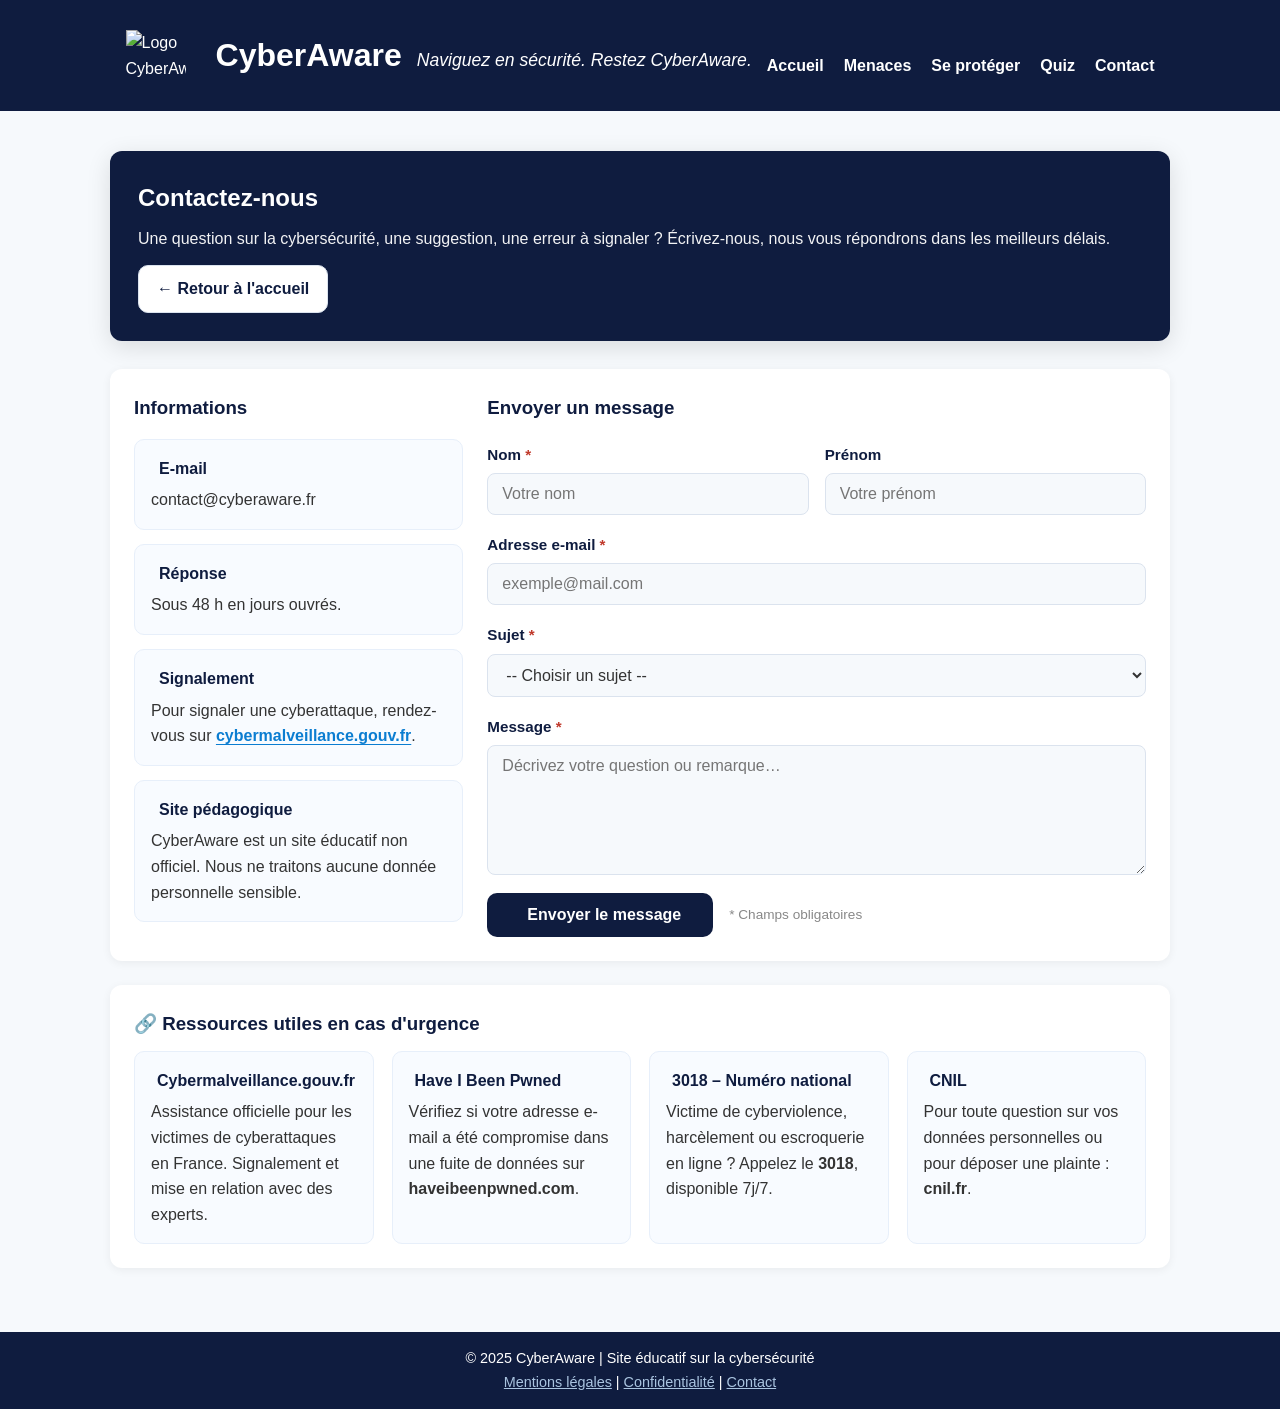
==== contact.html @ 4ee9cf6b "Add files via upload" ====
<!DOCTYPE html>
<html lang="fr">
<head>
  <meta charset="UTF-8">
  <meta name="viewport" content="width=device-width, initial-scale=1.0">
  <title>Contact – CyberAware</title>
  <link rel="stylesheet" href="style.css">
  <script src="https://kit.fontawesome.com/4f64e78c05.js" crossorigin="anonymous"></script>
  <style>
    /* Formulaire */
    .form-group {
      display: flex;
      flex-direction: column;
      gap: 6px;
      margin-bottom: 18px;
    }
    .form-group label {
      font-weight: 700;
      color: #0f1c3f;
      font-size: .95em;
    }
    .form-group input,
    .form-group textarea,
    .form-group select {
      padding: 11px 14px;
      border: 1.5px solid #dbe3ee;
      border-radius: 8px;
      font-size: 1em;
      font-family: inherit;
      background: #f6f9fc;
      color: #333;
      transition: border-color .2s ease, box-shadow .2s ease;
      outline: none;
    }
    .form-group input:focus,
    .form-group textarea:focus,
    .form-group select:focus {
      border-color: #0b7dd1;
      box-shadow: 0 0 0 3px rgba(11,125,209,.12);
      background: #fff;
    }
    .form-group textarea { resize: vertical; min-height: 130px; }

    .form-row {
      display: grid;
      grid-template-columns: 1fr 1fr;
      gap: 16px;
    }
    @media (max-width: 600px) { .form-row { grid-template-columns: 1fr; } }

    .btn-submit {
      display: inline-block;
      background: #0f1c3f;
      color: #fff;
      padding: 13px 32px;
      border: none;
      border-radius: 10px;
      font-size: 1em;
      font-weight: 700;
      cursor: pointer;
      font-family: inherit;
      transition: background .2s ease, transform .15s ease;
    }
    .btn-submit:hover { background: #0b7dd1; transform: translateY(-1px); }

    /* Message succès */
    .success-msg {
      display: none;
      background: #edfaf1;
      border: 1px solid #a3e6b8;
      border-radius: 10px;
      padding: 16px 20px;
      color: #1a7a3a;
      font-weight: 600;
      margin-bottom: 20px;
    }

    /* Info contacts latéraux */
    .contact-layout {
      display: grid;
      grid-template-columns: 1fr 2fr;
      gap: 24px;
      align-items: start;
    }
    @media (max-width: 700px) { .contact-layout { grid-template-columns: 1fr; } }

    .contact-info .tip { margin-bottom: 14px; }
    .contact-info .tip:last-child { margin-bottom: 0; }
    .contact-info i { color: #0b7dd1; margin-right: 8px; }
  </style>
</head>

<body>

<header>
  <img src="img/cyberl.png" alt="Logo CyberAware" class="logo">
  <h1>CyberAware</h1>
  <p class="slogan">Naviguez en sécurité. Restez CyberAware.</p>
  <nav>
    <ul>
      <li><a href="site.html">Accueil</a></li>
      <li><a href="menaces.html">Menaces</a></li>
      <li><a href="protection.html">Se protéger</a></li>
      <li><a href="quiz.html">Quiz</a></li>
      <li><a href="contact.html">Contact</a></li>
    </ul>
  </nav>
</header>

<main>

  <!-- HERO -->
  <section class="section-hero">
    <h2>Contactez-nous</h2>
    <p>
      Une question sur la cybersécurité, une suggestion, une erreur à signaler ?
      Écrivez-nous, nous vous répondrons dans les meilleurs délais.
    </p>
    <div class="cta-row">
      <a href="site.html" class="btn btn-ghost">← Retour à l'accueil</a>
    </div>
  </section>

  <!-- LAYOUT FORMULAIRE + INFOS -->
  <section class="card">
    <div class="contact-layout">

      <!-- INFOS CONTACT -->
      <div class="contact-info">
        <h3 style="margin-bottom:16px;">Informations</h3>

        <div class="tip">
          <h4><i class="fa-solid fa-envelope"></i> E-mail</h4>
          <p>contact@cyberaware.fr</p>
        </div>

        <div class="tip">
          <h4><i class="fa-solid fa-clock"></i> Réponse</h4>
          <p>Sous 48 h en jours ouvrés.</p>
        </div>

        <div class="tip">
          <h4><i class="fa-solid fa-circle-info"></i> Signalement</h4>
          <p>Pour signaler une cyberattaque, rendez-vous sur <a href="https://www.cybermalveillance.gouv.fr" target="_blank" rel="noopener" class="source-link">cybermalveillance.gouv.fr</a>.</p>
        </div>

        <div class="tip">
          <h4><i class="fa-solid fa-shield-halved"></i> Site pédagogique</h4>
          <p>CyberAware est un site éducatif non officiel. Nous ne traitons aucune donnée personnelle sensible.</p>
        </div>
      </div>

      <!-- FORMULAIRE -->
      <div>
        <h3 style="margin-bottom:20px;">Envoyer un message</h3>

        <div class="success-msg" id="success_msg">
          ✅ Votre message a bien été envoyé ! Nous vous répondrons sous 48 h.
        </div>

        <form id="contact_form" action="#" method="POST" enctype="multipart/form-data" novalidate>

          <div class="form-row">
            <div class="form-group">
              <label for="name">Nom <span style="color:#c0392b;">*</span></label>
              <input id="name" name="name" type="text" placeholder="Votre nom" />
              <span id="name_error" style="color:#c0392b; font-size:.85em; display:none;">Ce champ est requis.</span>
            </div>
            <div class="form-group">
              <label for="prenom">Prénom</label>
              <input id="prenom" name="prenom" type="text" placeholder="Votre prénom" />
            </div>
          </div>

          <div class="form-group">
            <label for="email">Adresse e-mail <span style="color:#c0392b;">*</span></label>
            <input id="email" name="email" type="email" placeholder="exemple@mail.com" />
            <span id="email_error" style="color:#c0392b; font-size:.85em; display:none;">Veuillez entrer une adresse e-mail valide.</span>
          </div>

          <div class="form-group">
            <label for="sujet">Sujet <span style="color:#c0392b;">*</span></label>
            <select id="sujet" name="sujet">
              <option value="">-- Choisir un sujet --</option>
              <option value="question">Question sur une menace</option>
              <option value="suggestion">Suggestion de contenu</option>
              <option value="erreur">Signaler une erreur</option>
              <option value="autre">Autre</option>
            </select>
            <span id="sujet_error" style="color:#c0392b; font-size:.85em; display:none;">Veuillez sélectionner un sujet.</span>
          </div>

          <div class="form-group">
            <label for="message">Message <span style="color:#c0392b;">*</span></label>
            <textarea id="message" name="message" placeholder="Décrivez votre question ou remarque…"></textarea>
            <span id="message_error" style="color:#c0392b; font-size:.85em; display:none;">Ce champ est requis.</span>
          </div>

          <div style="display:flex; align-items:center; gap:16px; flex-wrap:wrap;">
            <button type="submit" class="btn-submit">
              <i class="fa-solid fa-paper-plane" style="margin-right:8px;"></i>Envoyer le message
            </button>
            <span style="font-size:.85em; color:#888;">* Champs obligatoires</span>
          </div>

        </form>
      </div>

    </div>
  </section>

  <!-- RESSOURCES UTILES -->
  <section class="card">
    <h3>🔗 Ressources utiles en cas d'urgence</h3>
    <div class="tips-grid">
      <div class="tip">
        <h4><i class="fa-solid fa-triangle-exclamation" style="color:#e67e22; margin-right:6px;"></i> Cybermalveillance.gouv.fr</h4>
        <p>Assistance officielle pour les victimes de cyberattaques en France. Signalement et mise en relation avec des experts.</p>
      </div>
      <div class="tip">
        <h4><i class="fa-solid fa-magnifying-glass" style="color:#0b7dd1; margin-right:6px;"></i> Have I Been Pwned</h4>
        <p>Vérifiez si votre adresse e-mail a été compromise dans une fuite de données sur <strong>haveibeenpwned.com</strong>.</p>
      </div>
      <div class="tip">
        <h4><i class="fa-solid fa-phone" style="color:#27ae60; margin-right:6px;"></i> 3018 – Numéro national</h4>
        <p>Victime de cyberviolence, harcèlement ou escroquerie en ligne ? Appelez le <strong>3018</strong>, disponible 7j/7.</p>
      </div>
      <div class="tip">
        <h4><i class="fa-solid fa-file-shield" style="color:#8e44ad; margin-right:6px;"></i> CNIL</h4>
        <p>Pour toute question sur vos données personnelles ou pour déposer une plainte : <strong>cnil.fr</strong>.</p>
      </div>
    </div>
  </section>

</main>

<footer>
  <p>&copy; 2025 CyberAware | Site éducatif sur la cybersécurité</p>
  <p>
    <a href="Mentions légales.html" style="color:#aac4e0;">Mentions légales</a> |
    <a href="Confidentialité.html" style="color:#aac4e0;">Confidentialité</a> |
    <a href="contact.html" style="color:#aac4e0;">Contact</a>
  </p>
</footer>

<script>
  document.getElementById('contact_form').addEventListener('submit', function(e) {
    e.preventDefault();
    let valid = true;

    // Nom
    const name = document.getElementById('name');
    const nameErr = document.getElementById('name_error');
    if (!name.value.trim()) {
      nameErr.style.display = 'block';
      name.style.borderColor = '#c0392b';
      valid = false;
    } else {
      nameErr.style.display = 'none';
      name.style.borderColor = '#dbe3ee';
    }

    // Email
    const email = document.getElementById('email');
    const emailErr = document.getElementById('email_error');
    const emailReg = /^[^\s@]+@[^\s@]+\.[^\s@]+$/;
    if (!emailReg.test(email.value.trim())) {
      emailErr.style.display = 'block';
      email.style.borderColor = '#c0392b';
      valid = false;
    } else {
      emailErr.style.display = 'none';
      email.style.borderColor = '#dbe3ee';
    }

    // Sujet
    const sujet = document.getElementById('sujet');
    const sujetErr = document.getElementById('sujet_error');
    if (!sujet.value) {
      sujetErr.style.display = 'block';
      sujet.style.borderColor = '#c0392b';
      valid = false;
    } else {
      sujetErr.style.display = 'none';
      sujet.style.borderColor = '#dbe3ee';
    }

    // Message
    const message = document.getElementById('message');
    const messageErr = document.getElementById('message_error');
    if (!message.value.trim()) {
      messageErr.style.display = 'block';
      message.style.borderColor = '#c0392b';
      valid = false;
    } else {
      messageErr.style.display = 'none';
      message.style.borderColor = '#dbe3ee';
    }

    if (valid) {
      document.getElementById('contact_form').style.display = 'none';
      document.getElementById('success_msg').style.display = 'block';
    }
  });
</script>

</body>
</html>
---- style.css ----
/* RESET de base */
* {
  margin: 0;
  padding: 0;
  box-sizing: border-box;
}

/* Général */
body {
  font-family: 'Segoe UI', sans-serif;
  background-color: #f6f9fc;
  color: #333;
  line-height: 1.6;
}

/* Header */
header {
  background-color: #0f1c3f;
  color: white;
  padding: 30px 20px;
  text-align: center;
}

.slogan {
  font-style: italic;
  font-size: 1.1em;
  margin-top: 8px;
}

/* Navigation */
nav ul {
  list-style: none;
  display: flex;
  justify-content: center;
  flex-wrap: wrap;
  gap: 20px;
  margin-top: 20px;
}

nav a {
  color: white;
  text-decoration: none;
  font-weight: bold;
  transition: color 0.3s;
}

nav a:hover {
  color: #00bfff;
}

/* Main Sections */
main {
  padding: 40px 20px;
  max-width: 1100px;
  margin: auto;
}

section {
  background: white;
  border-radius: 10px;
  padding: 30px;
  margin-bottom: 30px;
  box-shadow: 0 2px 8px rgba(0,0,0,0.05);
}

section h2 {
  color: #0f1c3f;
  margin-bottom: 20px;
}

/* Footer */
footer {
  background-color: #0f1c3f;
  color: white;
  text-align: center;
  padding: 15px 0;
  font-size: 0.9em;
}

.logo {
  width: 60px;
  vertical-align: middle;
  margin-right: 15px;
}
header h1 {
  display: inline-block;
  vertical-align: middle;
  margin: 0;
}
header {
  display: flex;
  align-items: center;
  flex-direction: column;
  text-align: center;
}
@media screen and (min-width: 600px) {
  header {
    flex-direction: row;
    justify-content: center;
    gap: 15px;
    text-align: left;
  }
}
.cartes-menaces {
  display: grid;
  grid-template-columns: repeat(auto-fit, minmax(240px, 1fr));
  gap: 25px;
  margin-top: 30px;
}

.carte-menace {
  background: white;
  border-radius: 12px;
  box-shadow: 0 4px 15px rgba(0, 0, 0, 0.07);
  text-align: center;
  padding: 25px;
  text-decoration: none;
  color: #333;
  transition: transform 0.3s ease, box-shadow 0.3s ease;
}

.carte-menace:hover {
  transform: translateY(-5px);
  box-shadow: 0 6px 25px rgba(0, 0, 0, 0.12);
}

.carte-menace img {
  width: 60px;
  height: 60px;
  object-fit: contain;
  margin-bottom: 15px;
}

.carte-menace h3 {
  color: #0f1c3f;
  margin-bottom: 10px;
}
/* Section hero */
.hero {
  text-align: center;
  padding: 50px 20px;
  background-color: #f2f6fa; /* gris-bleuté doux */
  border-radius: 10px;
  margin-bottom: 40px;
}

.hero h1 {
  font-size: 2em;
  margin-bottom: 10px;
  color: #0f1c3f;
}

.hero p {
  font-size: 1.1em;
  color: #555;
  margin-bottom: 25px;
}


/* Bouton principal */
.btn-primary {
  display: inline-block;
  background-color: #0f1c3f;
  color: white;
  padding: 12px 28px;
  font-size: 1em;
  border-radius: 8px;
  text-decoration: none;
  box-shadow: 0 4px 8px rgba(0, 0, 0, 0.1);
  transition: background-color 0.3s ease, transform 0.2s ease;
}

.btn-primary:hover {
  background-color: #00bfff;
  color: #0f1c3f;
  transform: scale(1.05);
}
/* --- Phishing page specifics --- */

/* Hero léger */
.section-hero {
  background: #0f1c3f;
  color: #fff;
  border-radius: 12px;
  padding: 28px;
  margin-bottom: 28px;
  box-shadow: 0 6px 24px rgba(0,0,0,.12);
}
.section-hero h2 { color: #fff; margin-bottom: 8px; }
.section-hero p { opacity: .95; }

/* Buttons */
.btn {
  display:inline-block; padding: 10px 18px; border-radius: 10px;
  background:#0f1c3f; color:#fff; text-decoration:none; font-weight:600;
  box-shadow: 0 4px 14px rgba(15,28,63,.25);
  transition: transform .15s ease, box-shadow .2s ease, background .2s ease;
}
.btn:hover { transform: translateY(-1px); box-shadow:0 6px 18px rgba(15,28,63,.28); background:#14265b; }
.btn-secondary { background:#0b7dd1; }
.btn-secondary:hover { background:#0a6bb3; }
.btn-ghost { background:#fff; color:#0f1c3f; border:1px solid #dbe3ee; box-shadow:none; }
.btn-ghost:hover { background:#f6f9fc; }

.cta-row { display:flex; gap:12px; flex-wrap:wrap; margin-top:14px; }

/* Cards */
.card {
  background:#fff; border-radius:12px; padding:24px; margin-bottom:24px;
  box-shadow:0 2px 10px rgba(0,0,0,.06);
}
.card-media img { width:100%; height:auto; border-radius:10px; margin-bottom:16px; }
.card h3 { color:#0f1c3f; margin-bottom:12px; }
.card-body p { margin:0; }

/* Alerts */
.alert { border-radius:12px; padding:22px; margin-bottom:24px; }
.alert-warning { background:#fff7e6; border:1px solid #ffe1a6; }
.alert-danger  { background:#ffecec;  border:1px solid #ffb4b4; }

/* Lists */
.list-check, .list-arrow { padding-left: 1.1rem; }
.list-check li { margin:8px 0; list-style: "✔  "; }
.list-arrow li { margin:8px 0; list-style: "➔  "; }

.steps { counter-reset: step; padding-left: 0; }
.steps li {
  list-style:none; margin:10px 0; padding-left:40px; position:relative;
}
.steps li::before{
  counter-increment: step; content: counter(step);
  position:absolute; left:0; top:0; width:28px; height:28px;
  background:#0f1c3f; color:#fff; border-radius:50%;
  display:flex; align-items:center; justify-content:center; font-weight:700;
}

/* Chips */
.chips { display:grid; gap:10px; }
.chip {
  display:inline-block; font-size:.85rem; font-weight:700;
  padding:3px 8px; border-radius:999px; background:#eef3fb; color:#0f1c3f; margin-right:8px;
}

/* Tips grid */
.tips-grid { display:grid; gap:18px; grid-template-columns: repeat(auto-fit, minmax(220px,1fr)); }
.tip { background:#f8fbff; border:1px solid #e7effa; border-radius:10px; padding:16px; }
.tip h4 { margin:0 0 6px 0; color:#0f1c3f; }

/* Responsive spacing harmonisation */
main section + section { margin-top: 22px; }
/* --- Sources / Crédits --- */
.source-link{
  color:#0b7dd1;
  font-weight:600;
  text-decoration: underline;
  text-underline-offset: 3px;
}
.source-link:hover{
  color:#00bfff;
}
.source-note{
  margin-top: 12px;
  font-size: 0.95em;
  color:#555;
}
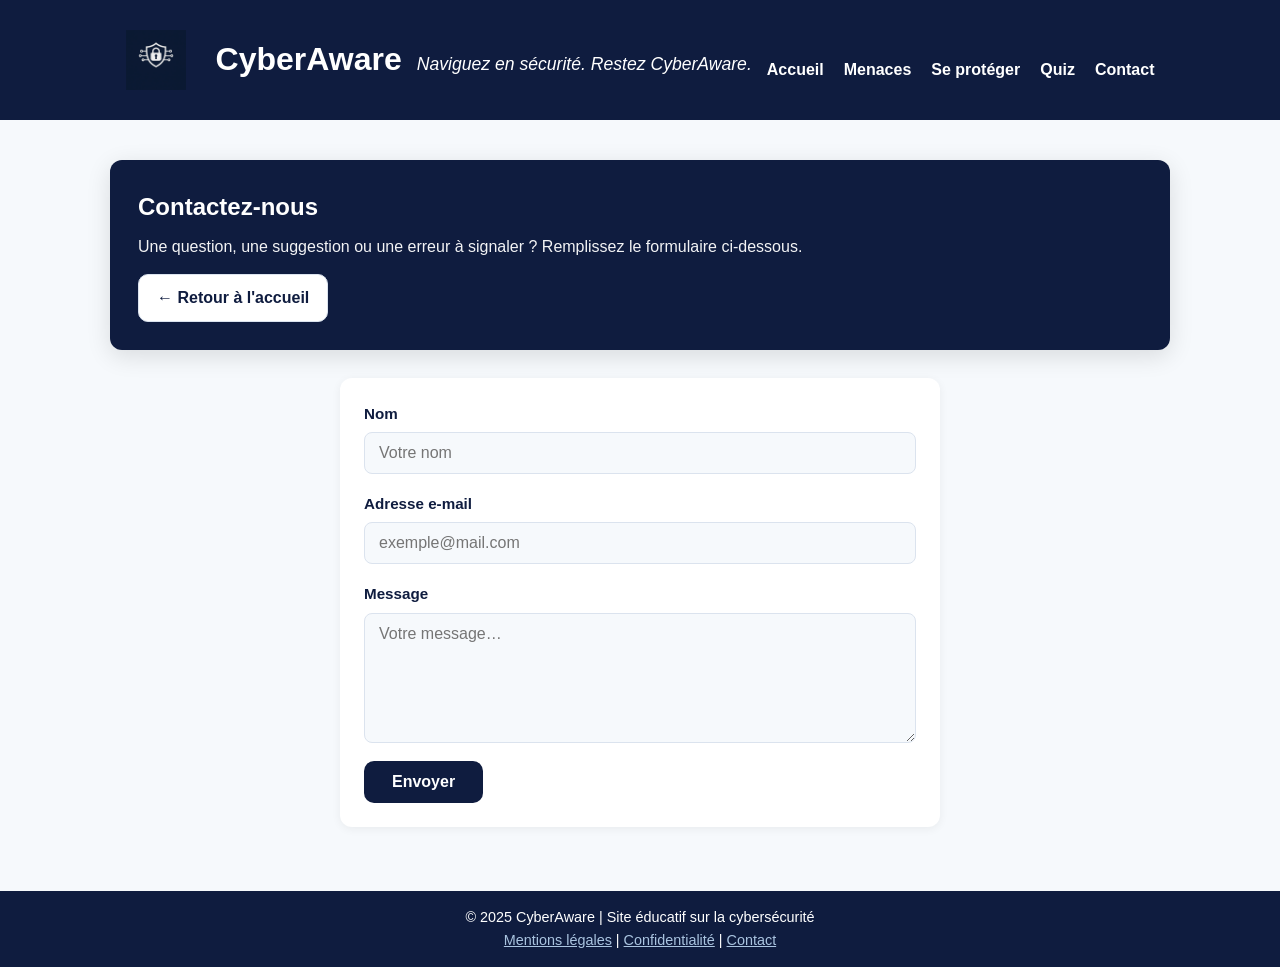
==== commit caabc606: "Update contact.html" ====
--- a/contact.html
+++ b/contact.html
@@ -5,9 +5,7 @@
   <meta name="viewport" content="width=device-width, initial-scale=1.0">
   <title>Contact – CyberAware</title>
   <link rel="stylesheet" href="style.css">
-  <script src="https://kit.fontawesome.com/4f64e78c05.js" crossorigin="anonymous"></script>
   <style>
-    /* Formulaire */
     .form-group {
       display: flex;
       flex-direction: column;
@@ -20,8 +18,7 @@
       font-size: .95em;
     }
     .form-group input,
-    .form-group textarea,
-    .form-group select {
+    .form-group textarea {
       padding: 11px 14px;
       border: 1.5px solid #dbe3ee;
       border-radius: 8px;
@@ -33,26 +30,17 @@
       outline: none;
     }
     .form-group input:focus,
-    .form-group textarea:focus,
-    .form-group select:focus {
+    .form-group textarea:focus {
       border-color: #0b7dd1;
       box-shadow: 0 0 0 3px rgba(11,125,209,.12);
       background: #fff;
     }
     .form-group textarea { resize: vertical; min-height: 130px; }
 
-    .form-row {
-      display: grid;
-      grid-template-columns: 1fr 1fr;
-      gap: 16px;
-    }
-    @media (max-width: 600px) { .form-row { grid-template-columns: 1fr; } }
-
     .btn-submit {
-      display: inline-block;
       background: #0f1c3f;
       color: #fff;
-      padding: 13px 32px;
+      padding: 12px 28px;
       border: none;
       border-radius: 10px;
       font-size: 1em;
@@ -63,7 +51,6 @@
     }
     .btn-submit:hover { background: #0b7dd1; transform: translateY(-1px); }
 
-    /* Message succès */
     .success-msg {
       display: none;
       background: #edfaf1;
@@ -72,21 +59,7 @@
       padding: 16px 20px;
       color: #1a7a3a;
       font-weight: 600;
-      margin-bottom: 20px;
     }
-
-    /* Info contacts latéraux */
-    .contact-layout {
-      display: grid;
-      grid-template-columns: 1fr 2fr;
-      gap: 24px;
-      align-items: start;
-    }
-    @media (max-width: 700px) { .contact-layout { grid-template-columns: 1fr; } }
-
-    .contact-info .tip { margin-bottom: 14px; }
-    .contact-info .tip:last-child { margin-bottom: 0; }
-    .contact-info i { color: #0b7dd1; margin-right: 8px; }
   </style>
 </head>
 
@@ -109,127 +82,41 @@
 
 <main>
 
-  <!-- HERO -->
   <section class="section-hero">
     <h2>Contactez-nous</h2>
-    <p>
-      Une question sur la cybersécurité, une suggestion, une erreur à signaler ?
-      Écrivez-nous, nous vous répondrons dans les meilleurs délais.
-    </p>
+    <p>Une question, une suggestion ou une erreur à signaler ? Remplissez le formulaire ci-dessous.</p>
     <div class="cta-row">
       <a href="site.html" class="btn btn-ghost">← Retour à l'accueil</a>
     </div>
   </section>
 
-  <!-- LAYOUT FORMULAIRE + INFOS -->
-  <section class="card">
-    <div class="contact-layout">
+  <section class="card" style="max-width:600px; margin-left:auto; margin-right:auto;">
 
-      <!-- INFOS CONTACT -->
-      <div class="contact-info">
-        <h3 style="margin-bottom:16px;">Informations</h3>
+    <div id="success_msg" class="success-msg">
+      ✅ Message envoyé ! Nous vous répondrons rapidement.
+    </div>
 
-        <div class="tip">
-          <h4><i class="fa-solid fa-envelope"></i> E-mail</h4>
-          <p>contact@cyberaware.fr</p>
-        </div>
+    <form id="contact_form" novalidate>
 
-        <div class="tip">
-          <h4><i class="fa-solid fa-clock"></i> Réponse</h4>
-          <p>Sous 48 h en jours ouvrés.</p>
-        </div>
-
-        <div class="tip">
-          <h4><i class="fa-solid fa-circle-info"></i> Signalement</h4>
-          <p>Pour signaler une cyberattaque, rendez-vous sur <a href="https://www.cybermalveillance.gouv.fr" target="_blank" rel="noopener" class="source-link">cybermalveillance.gouv.fr</a>.</p>
-        </div>
-
-        <div class="tip">
-          <h4><i class="fa-solid fa-shield-halved"></i> Site pédagogique</h4>
-          <p>CyberAware est un site éducatif non officiel. Nous ne traitons aucune donnée personnelle sensible.</p>
-        </div>
+      <div class="form-group">
+        <label for="name">Nom</label>
+        <input id="name" name="name" type="text" placeholder="Votre nom" />
       </div>
 
-      <!-- FORMULAIRE -->
-      <div>
-        <h3 style="margin-bottom:20px;">Envoyer un message</h3>
-
-        <div class="success-msg" id="success_msg">
-          ✅ Votre message a bien été envoyé ! Nous vous répondrons sous 48 h.
-        </div>
-
-        <form id="contact_form" action="#" method="POST" enctype="multipart/form-data" novalidate>
-
-          <div class="form-row">
-            <div class="form-group">
-              <label for="name">Nom <span style="color:#c0392b;">*</span></label>
-              <input id="name" name="name" type="text" placeholder="Votre nom" />
-              <span id="name_error" style="color:#c0392b; font-size:.85em; display:none;">Ce champ est requis.</span>
-            </div>
-            <div class="form-group">
-              <label for="prenom">Prénom</label>
-              <input id="prenom" name="prenom" type="text" placeholder="Votre prénom" />
-            </div>
-          </div>
-
-          <div class="form-group">
-            <label for="email">Adresse e-mail <span style="color:#c0392b;">*</span></label>
-            <input id="email" name="email" type="email" placeholder="exemple@mail.com" />
-            <span id="email_error" style="color:#c0392b; font-size:.85em; display:none;">Veuillez entrer une adresse e-mail valide.</span>
-          </div>
-
-          <div class="form-group">
-            <label for="sujet">Sujet <span style="color:#c0392b;">*</span></label>
-            <select id="sujet" name="sujet">
-              <option value="">-- Choisir un sujet --</option>
-              <option value="question">Question sur une menace</option>
-              <option value="suggestion">Suggestion de contenu</option>
-              <option value="erreur">Signaler une erreur</option>
-              <option value="autre">Autre</option>
-            </select>
-            <span id="sujet_error" style="color:#c0392b; font-size:.85em; display:none;">Veuillez sélectionner un sujet.</span>
-          </div>
-
-          <div class="form-group">
-            <label for="message">Message <span style="color:#c0392b;">*</span></label>
-            <textarea id="message" name="message" placeholder="Décrivez votre question ou remarque…"></textarea>
-            <span id="message_error" style="color:#c0392b; font-size:.85em; display:none;">Ce champ est requis.</span>
-          </div>
-
-          <div style="display:flex; align-items:center; gap:16px; flex-wrap:wrap;">
-            <button type="submit" class="btn-submit">
-              <i class="fa-solid fa-paper-plane" style="margin-right:8px;"></i>Envoyer le message
-            </button>
-            <span style="font-size:.85em; color:#888;">* Champs obligatoires</span>
-          </div>
-
-        </form>
+      <div class="form-group">
+        <label for="email">Adresse e-mail</label>
+        <input id="email" name="email" type="email" placeholder="exemple@mail.com" />
       </div>
 
-    </div>
-  </section>
+      <div class="form-group">
+        <label for="message">Message</label>
+        <textarea id="message" name="message" placeholder="Votre message…"></textarea>
+      </div>
 
-  <!-- RESSOURCES UTILES -->
-  <section class="card">
-    <h3>🔗 Ressources utiles en cas d'urgence</h3>
-    <div class="tips-grid">
-      <div class="tip">
-        <h4><i class="fa-solid fa-triangle-exclamation" style="color:#e67e22; margin-right:6px;"></i> Cybermalveillance.gouv.fr</h4>
-        <p>Assistance officielle pour les victimes de cyberattaques en France. Signalement et mise en relation avec des experts.</p>
-      </div>
-      <div class="tip">
-        <h4><i class="fa-solid fa-magnifying-glass" style="color:#0b7dd1; margin-right:6px;"></i> Have I Been Pwned</h4>
-        <p>Vérifiez si votre adresse e-mail a été compromise dans une fuite de données sur <strong>haveibeenpwned.com</strong>.</p>
-      </div>
-      <div class="tip">
-        <h4><i class="fa-solid fa-phone" style="color:#27ae60; margin-right:6px;"></i> 3018 – Numéro national</h4>
-        <p>Victime de cyberviolence, harcèlement ou escroquerie en ligne ? Appelez le <strong>3018</strong>, disponible 7j/7.</p>
-      </div>
-      <div class="tip">
-        <h4><i class="fa-solid fa-file-shield" style="color:#8e44ad; margin-right:6px;"></i> CNIL</h4>
-        <p>Pour toute question sur vos données personnelles ou pour déposer une plainte : <strong>cnil.fr</strong>.</p>
-      </div>
-    </div>
+      <button type="submit" class="btn-submit">Envoyer</button>
+
+    </form>
+
   </section>
 
 </main>
@@ -246,63 +133,10 @@
 <script>
   document.getElementById('contact_form').addEventListener('submit', function(e) {
     e.preventDefault();
-    let valid = true;
-
-    // Nom
-    const name = document.getElementById('name');
-    const nameErr = document.getElementById('name_error');
-    if (!name.value.trim()) {
-      nameErr.style.display = 'block';
-      name.style.borderColor = '#c0392b';
-      valid = false;
-    } else {
-      nameErr.style.display = 'none';
-      name.style.borderColor = '#dbe3ee';
-    }
-
-    // Email
-    const email = document.getElementById('email');
-    const emailErr = document.getElementById('email_error');
-    const emailReg = /^[^\s@]+@[^\s@]+\.[^\s@]+$/;
-    if (!emailReg.test(email.value.trim())) {
-      emailErr.style.display = 'block';
-      email.style.borderColor = '#c0392b';
-      valid = false;
-    } else {
-      emailErr.style.display = 'none';
-      email.style.borderColor = '#dbe3ee';
-    }
-
-    // Sujet
-    const sujet = document.getElementById('sujet');
-    const sujetErr = document.getElementById('sujet_error');
-    if (!sujet.value) {
-      sujetErr.style.display = 'block';
-      sujet.style.borderColor = '#c0392b';
-      valid = false;
-    } else {
-      sujetErr.style.display = 'none';
-      sujet.style.borderColor = '#dbe3ee';
-    }
-
-    // Message
-    const message = document.getElementById('message');
-    const messageErr = document.getElementById('message_error');
-    if (!message.value.trim()) {
-      messageErr.style.display = 'block';
-      message.style.borderColor = '#c0392b';
-      valid = false;
-    } else {
-      messageErr.style.display = 'none';
-      message.style.borderColor = '#dbe3ee';
-    }
-
-    if (valid) {
-      document.getElementById('contact_form').style.display = 'none';
-      document.getElementById('success_msg').style.display = 'block';
-    }
+    document.getElementById('contact_form').style.display = 'none';
+    document.getElementById('success_msg').style.display = 'block';
   });
 </script>
 
 </body>
-</html>+</html>
